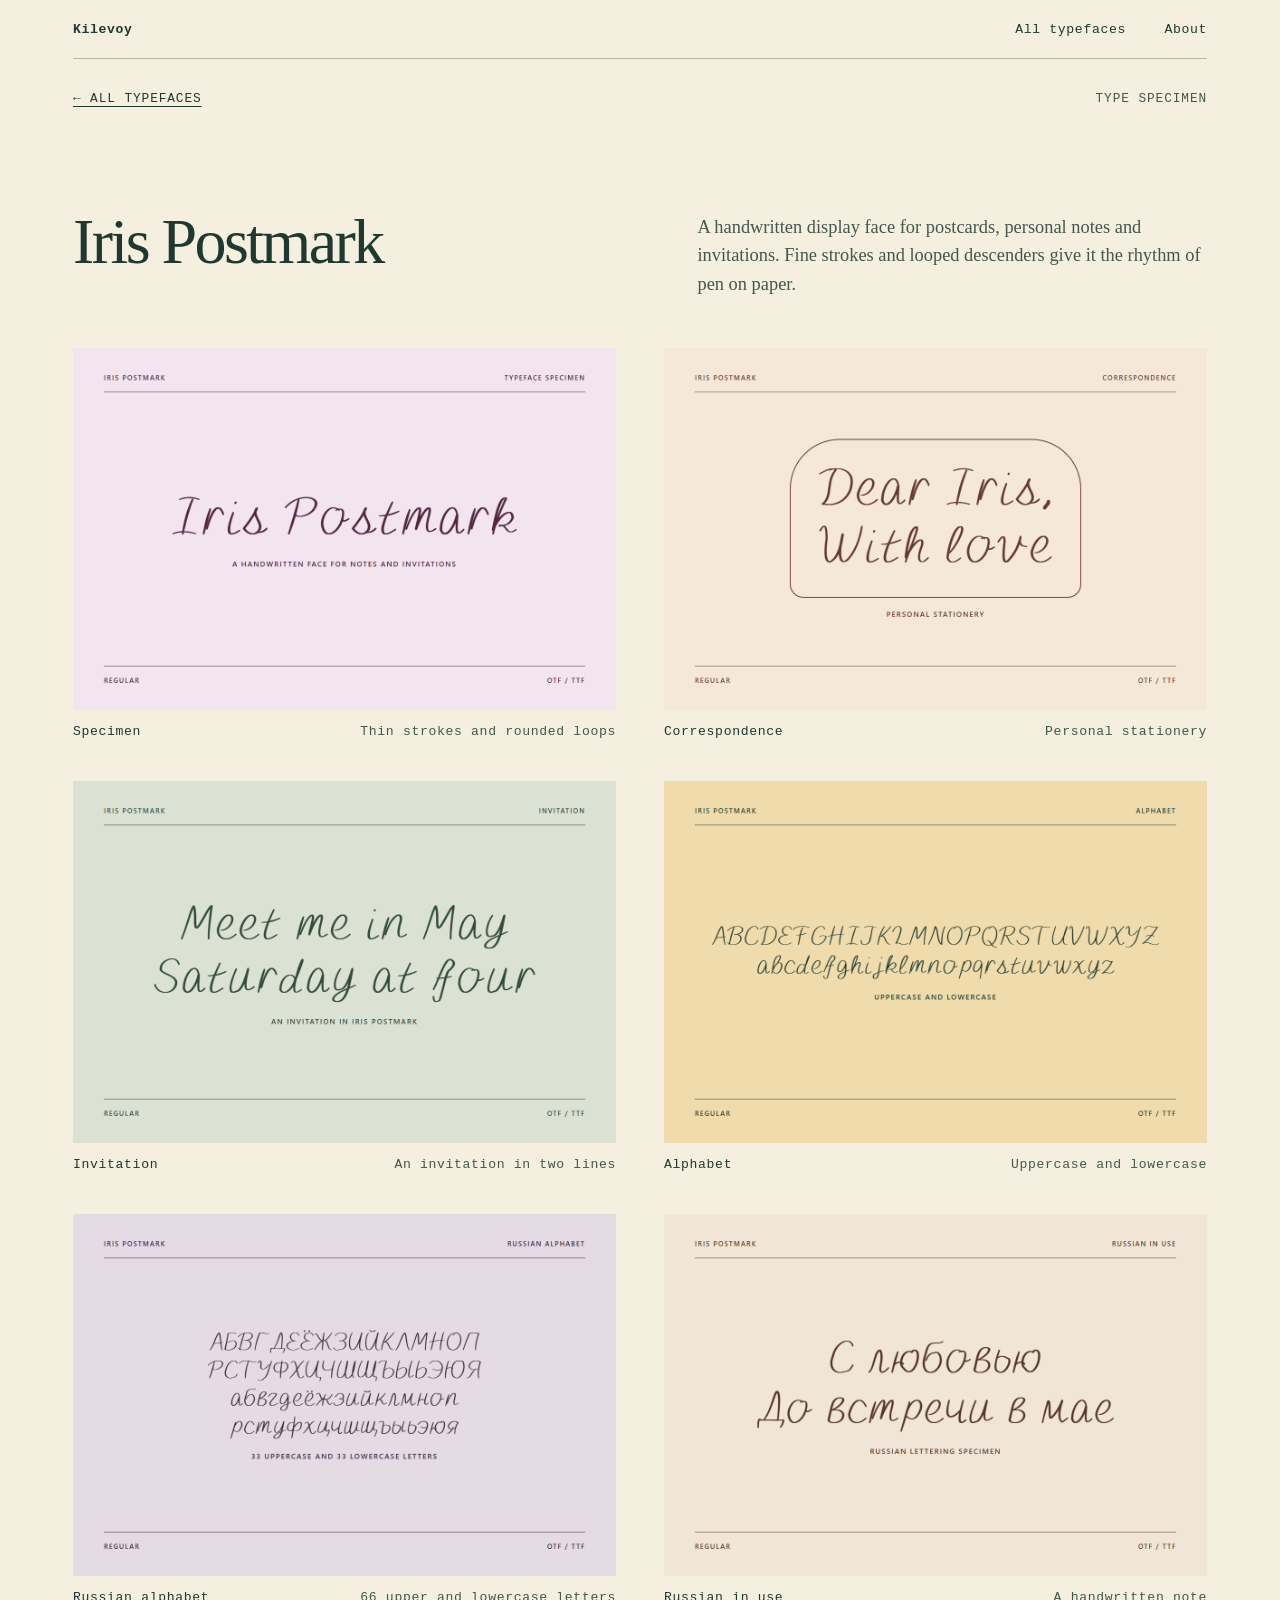
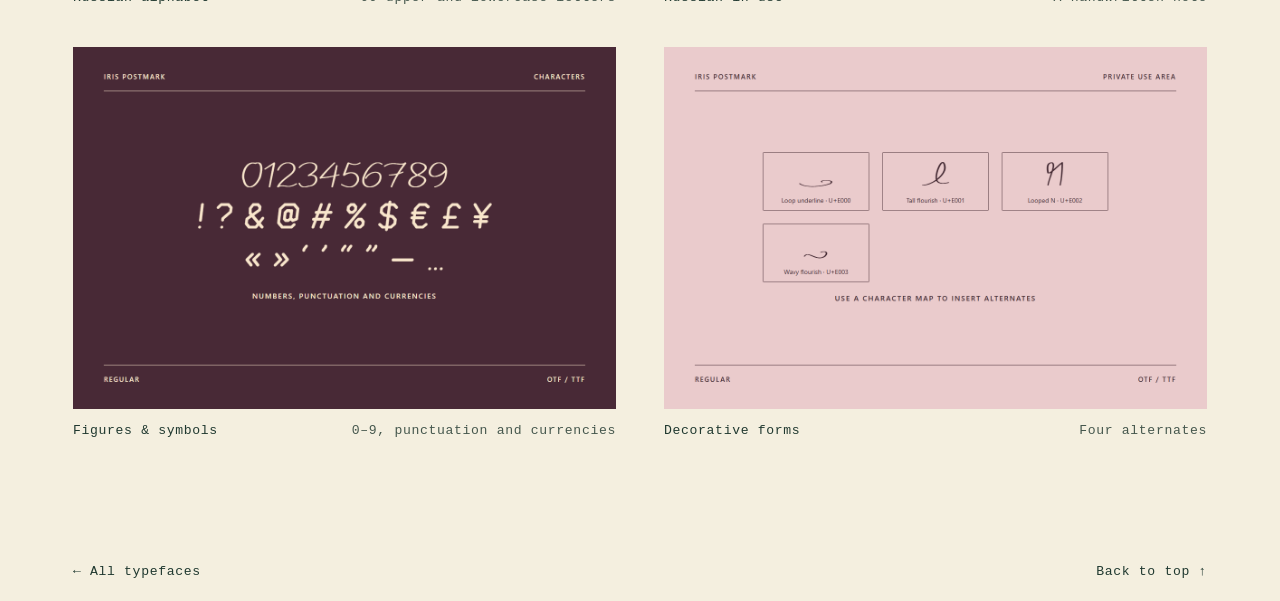
==== iris-postmark.html @ bca2d969 "Organize portfolio by typeface" ====
<!doctype html>
<html lang="en"><head><meta charset="utf-8"><meta name="viewport" content="width=device-width, initial-scale=1">
<meta name="description" content="Handwritten lettering for notes and invitations"><title>Iris Postmark — Kilevoy</title><link rel="stylesheet" href="style.css"></head>
<body><a class="skip" href="#main">Skip to content</a>
<header class="mast layout"><a class="brand" href="./">Kilevoy</a><nav aria-label="Portfolio"><a href="./#fonts">All typefaces</a><a href="./#about">About</a></nav></header>
<main id="main"><div class="layout detail-top"><a href="./#fonts">← All typefaces</a><span>Type specimen</span></div>
    <section class="work layout" id="iris-postmark" aria-labelledby="iris-title">
      <div class="section-head">
        <h2 id="iris-title">Iris Postmark</h2>
        <p>A handwritten display face for postcards, personal notes and invitations. Fine strokes and looped descenders give it the rhythm of pen on paper.</p>
      </div>
      <div class="sheets">
        <figure><img src="assets/iris-postmark/01-cover.png" alt="Iris Postmark set in the handwritten typeface" width="1200" height="800" loading="lazy"><figcaption>Specimen <span>Thin strokes and rounded loops</span></figcaption></figure>
        <figure><img src="assets/iris-postmark/05-label.png" alt="Dear Iris, With love set on a stationery card" width="1200" height="800" loading="lazy"><figcaption>Correspondence <span>Personal stationery</span></figcaption></figure>
        <figure><img src="assets/iris-postmark/06-sign.png" alt="Meet me in May, Saturday at four set in Iris Postmark" width="1200" height="800" loading="lazy"><figcaption>Invitation <span>An invitation in two lines</span></figcaption></figure>
        <figure><img src="assets/iris-postmark/02-alphabet.png" alt="Iris Postmark uppercase and lowercase Latin letters" width="1200" height="800" loading="lazy"><figcaption>Alphabet <span>Uppercase and lowercase</span></figcaption></figure>
        <figure><img src="assets/iris-postmark/09-cyrillic.png" alt="Iris Postmark handwritten Russian uppercase and lowercase Cyrillic alphabet" width="1200" height="800" loading="lazy"><figcaption>Russian alphabet <span>66 upper and lowercase letters</span></figcaption></figure>
        <figure><img src="assets/iris-postmark/10-russian.png" alt="Russian sample text set in Iris Postmark: С любовью. До встречи в мае." width="1200" height="800" loading="lazy"><figcaption>Russian in use <span>A handwritten note</span></figcaption></figure>
        <figure><img src="assets/iris-postmark/03-characters.png" alt="Iris Postmark digits 0 through 9, punctuation and currencies" width="1200" height="800" loading="lazy"><figcaption>Figures &amp; symbols <span>0–9, punctuation and currencies</span></figcaption></figure>
        <figure><img src="assets/iris-postmark/08-pua.png" alt="Four Iris Postmark flourishes with their character codes" width="1200" height="800" loading="lazy"><figcaption>Decorative forms <span>Four alternates</span></figcaption></figure>
      </div>
    </section>
</main><footer class="mast layout"><a href="./#fonts">← All typefaces</a><a href="#main">Back to top ↑</a></footer></body></html>
---- style.css ----
:root{color-scheme:light;--paper:#f4efdf;--ink:#203930;--soft:#45574d;--rule:#b7b9a7;--mint:#dbe3ce;--gutter:clamp(1.1rem,5.7vw,5.6rem);font-family:Georgia,serif}
*,*::before,*::after{box-sizing:border-box}
html{scroll-behavior:smooth}
body{margin:0;background:var(--paper);color:var(--ink)}
img{display:block;max-width:100%;height:auto}
a{color:inherit;text-underline-offset:.3em}
a:focus-visible{outline:2px solid #80342d;outline-offset:5px}
.layout{width:min(100% - 2 * var(--gutter),82rem);margin-inline:auto}
.mast,.strap,figcaption,.jump{font-family:Consolas,"Courier New",monospace;font-size:.82rem;letter-spacing:.05em}
.mast,.strap,.intro,figcaption{display:flex;justify-content:space-between;align-items:baseline;gap:1rem}
.mast{padding-block:1.35rem;border-bottom:1px solid var(--rule)}
.mast a{text-decoration:none}.mast a:hover{text-decoration:underline}
.mast nav{display:flex;flex-wrap:wrap;justify-content:flex-end;gap:clamp(.9rem,3vw,2.4rem)}
.brand{font-weight:bold}
.strap{padding-block:.9rem;border-top:1px solid var(--ink);text-transform:uppercase}
.hero{padding-top:clamp(2.3rem,8vw,7rem)}
h1{margin:clamp(2rem,6vw,5rem) 0 clamp(1.6rem,5vw,4rem)}
h1 img{width:100%}
.intro{border-bottom:1px solid var(--ink);padding-bottom:clamp(1.6rem,4vw,3.5rem);align-items:flex-end}
.intro p{font-size:clamp(1.2rem,2.6vw,2.2rem);line-height:1.35;max-width:25em;margin:0}
.jump{white-space:nowrap;display:inline-block;padding:.7rem 0}
.work{padding-block:clamp(3rem,8vw,7rem)}
.section-head{display:grid;grid-template-columns:1.1fr 1fr;gap:clamp(1rem,5vw,5rem);margin-bottom:2.3rem}
.section-head h2{font-size:clamp(2.2rem,5vw,4.35rem);line-height:1.02;font-weight:normal;letter-spacing:-.04em;margin:0}
.section-head p{margin:.25rem 0 .8rem;font-size:1.15rem;line-height:1.55;color:var(--soft)}
.sheets{display:grid;grid-template-columns:repeat(2,minmax(0,1fr));gap:2.5rem clamp(1rem,4vw,3rem)}
figure{min-width:0;margin:0}
figure img{width:100%;background:#e8e4d5}
figcaption{padding-top:.75rem;line-height:1.45}
figcaption span{color:var(--soft);text-align:right}
.about{background:var(--mint);padding-block:clamp(2.7rem,7vw,6rem);border-block:1px solid var(--rule)}
.about .section-head{margin-bottom:0}
footer.mast{border:0}
.skip{position:absolute;top:.5rem;left:.5rem;padding:.75rem;background:white;transform:translateY(-160%)}
.skip:focus{transform:none}
@media(max-width:42rem){.section-head,.sheets{grid-template-columns:1fr}.intro{display:block}.jump{margin-top:.75rem}.mast,.strap,figcaption,.jump{font-size:.75rem}}
@media(prefers-reduced-motion:reduce){html{scroll-behavior:auto}}


/* Typeface directory */
.catalog-intro{padding-block:clamp(3.5rem,8vw,7rem) clamp(3rem,6vw,5rem);display:grid;grid-template-columns:1.4fr 1fr;gap:2rem;align-items:end}
.eyebrow,.catalog-heading p,.detail-top,.card-info p{font-family:Consolas,"Courier New",monospace;font-size:.8rem;letter-spacing:.07em;text-transform:uppercase}
.eyebrow{margin:0 0 1.5rem;color:var(--soft)}
.catalog-intro h1{font-size:clamp(3.7rem,8.4vw,8rem);font-weight:normal;letter-spacing:-.06em;line-height:.91;margin:0}
.catalog-intro h1 em{font-weight:normal;color:#806050}
.catalog-copy{font-size:clamp(1.05rem,1.8vw,1.4rem);line-height:1.5;max-width:23rem;margin:0 0 .3rem auto}
.catalog{padding-bottom:clamp(4rem,8vw,7rem)}
.catalog-heading{border-top:1px solid var(--ink);display:flex;align-items:baseline;justify-content:space-between;gap:1rem;padding-block:1.3rem}
.catalog-heading h2{font-size:1.5rem;font-weight:normal;margin:0}
.catalog-heading p{color:var(--soft);margin:0}
.catalog-grid{display:grid;grid-template-columns:repeat(2,minmax(0,1fr));gap:clamp(1.5rem,4vw,3.5rem)}
.type-card a{text-decoration:none;display:block}
.cover{overflow:hidden;background:#ddd;aspect-ratio:3/2}
.cover img{width:100%;height:100%;object-fit:cover;transition:transform .35s ease}
.type-card a:hover .cover img{transform:scale(1.025)}
.card-info{display:flex;align-items:start;justify-content:space-between;gap:1rem;padding:1.05rem 0;border-bottom:1px solid var(--rule)}
.card-info h3{font-size:clamp(1.6rem,2.8vw,2.3rem);font-weight:normal;line-height:1.05;letter-spacing:-.03em;margin:0 0 .6rem}
.card-info p{color:var(--soft);line-height:1.5;margin:0;text-transform:none;letter-spacing:.02em}
.card-info>span{font-size:1.5rem;line-height:1}
.detail-top{padding-top:2rem;display:flex;justify-content:space-between;gap:1rem;color:var(--soft)}
.detail-top a{color:var(--ink)}
@media(max-width:42rem){.catalog-intro,.catalog-grid{grid-template-columns:1fr}.catalog-copy{margin:0}.catalog-intro{gap:1.7rem}.catalog-grid{gap:2.5rem}}
@media(prefers-reduced-motion:reduce){.cover img{transition:none}}
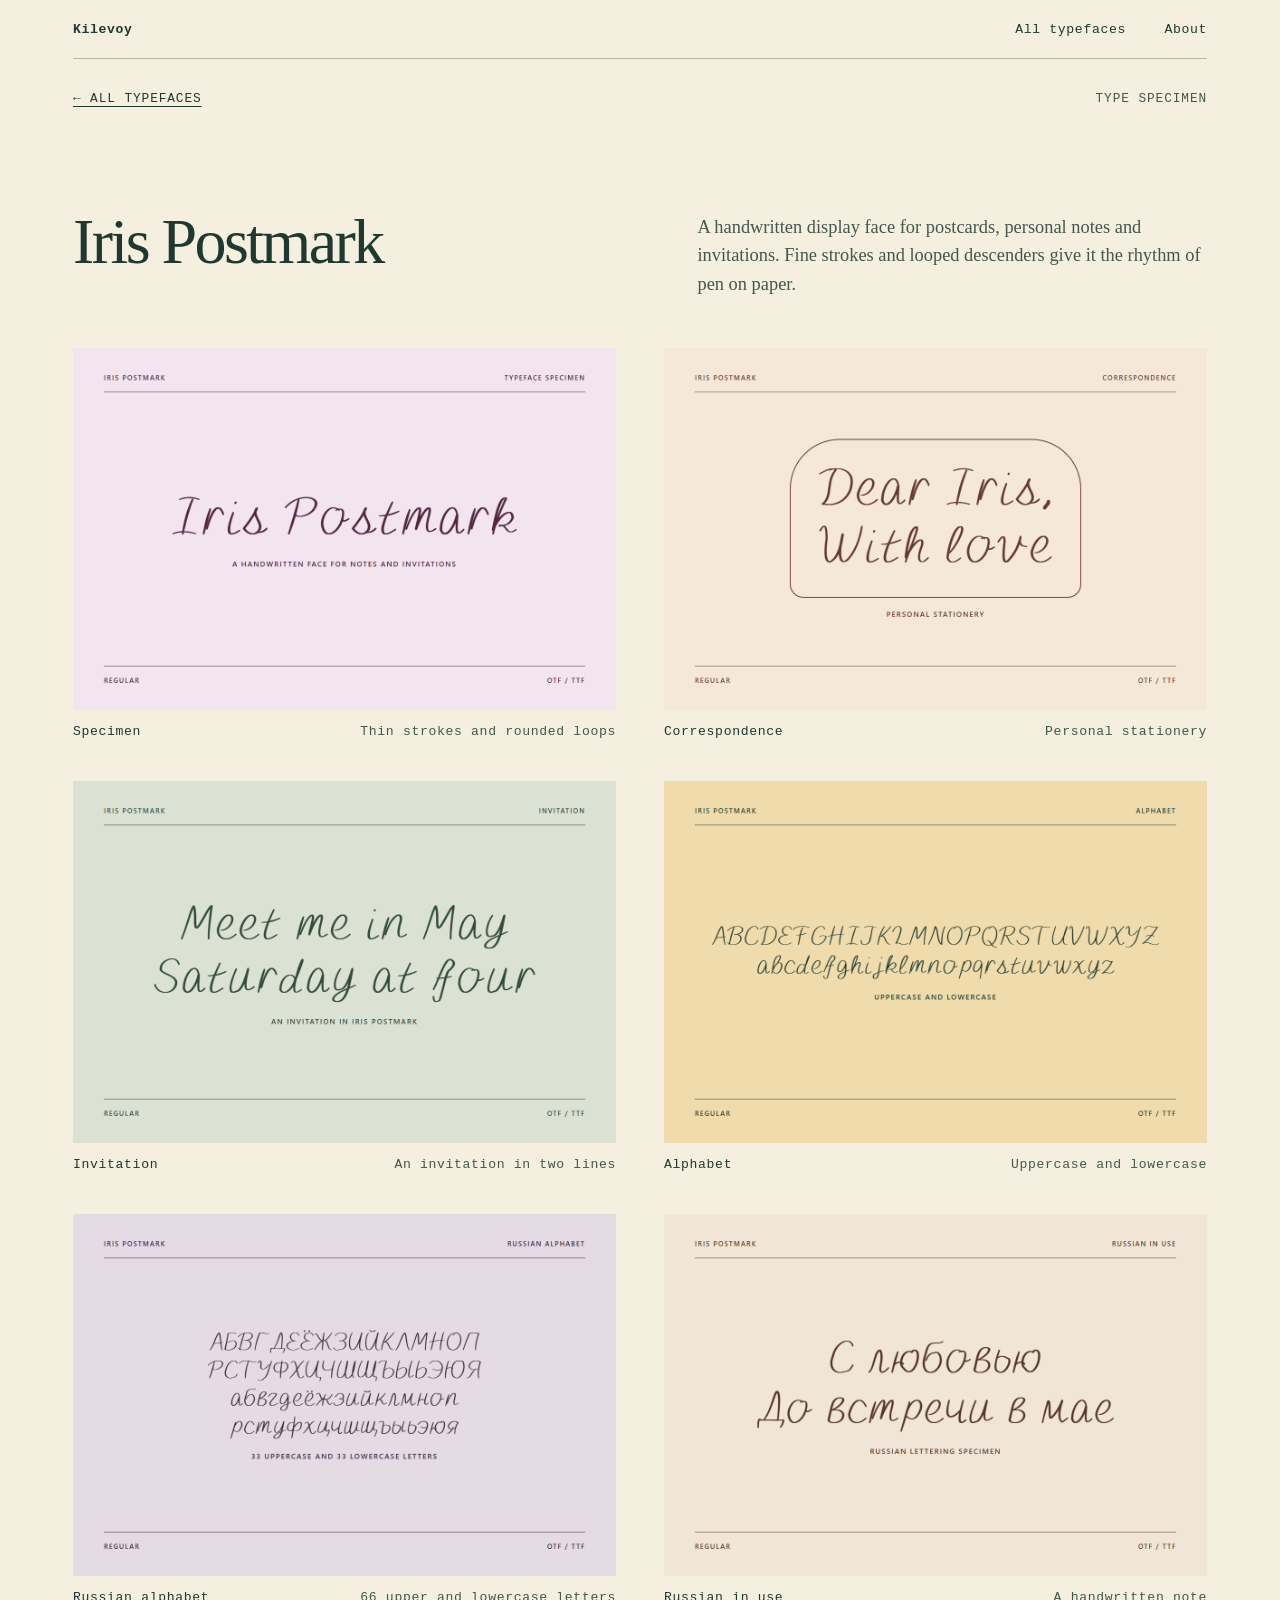
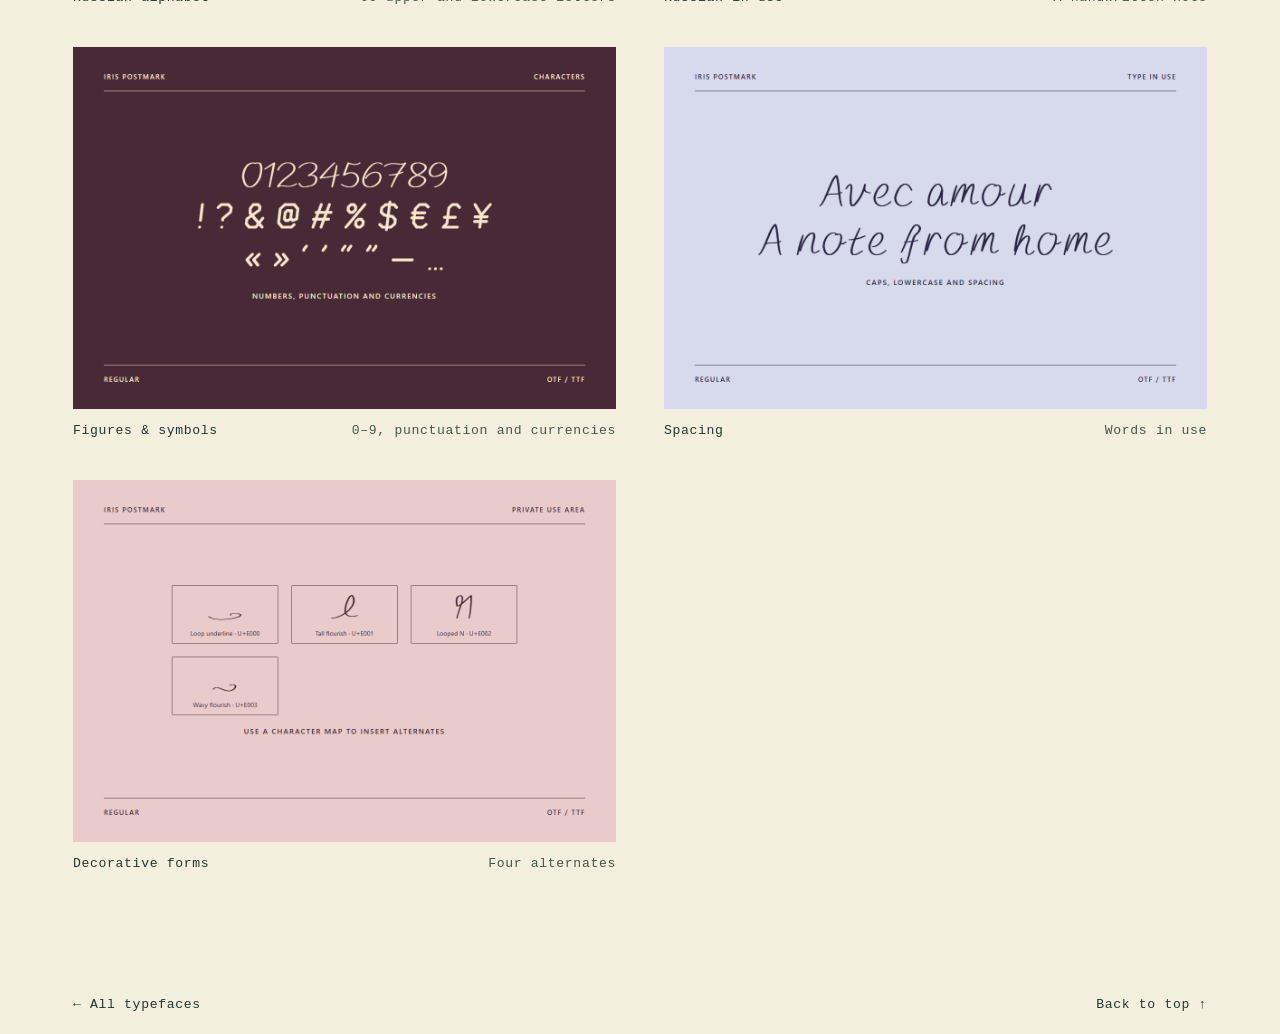
==== commit 5b68c051: "Clarify font formats and add spacing specimens" ====
--- a/iris-postmark.html
+++ b/iris-postmark.html
@@ -17,7 +17,8 @@
         <figure><img src="assets/iris-postmark/09-cyrillic.png" alt="Iris Postmark handwritten Russian uppercase and lowercase Cyrillic alphabet" width="1200" height="800" loading="lazy"><figcaption>Russian alphabet <span>66 upper and lowercase letters</span></figcaption></figure>
         <figure><img src="assets/iris-postmark/10-russian.png" alt="Russian sample text set in Iris Postmark: С любовью. До встречи в мае." width="1200" height="800" loading="lazy"><figcaption>Russian in use <span>A handwritten note</span></figcaption></figure>
         <figure><img src="assets/iris-postmark/03-characters.png" alt="Iris Postmark digits 0 through 9, punctuation and currencies" width="1200" height="800" loading="lazy"><figcaption>Figures &amp; symbols <span>0–9, punctuation and currencies</span></figcaption></figure>
+        <figure><img src="assets/iris-postmark/07-spacing.png" alt="Iris Postmark sample text showing spacing" width="1200" height="800" loading="lazy"><figcaption>Spacing <span>Words in use</span></figcaption></figure>
         <figure><img src="assets/iris-postmark/08-pua.png" alt="Four Iris Postmark flourishes with their character codes" width="1200" height="800" loading="lazy"><figcaption>Decorative forms <span>Four alternates</span></figcaption></figure>
       </div>
     </section>
-</main><footer class="mast layout"><a href="./#fonts">← All typefaces</a><a href="#main">Back to top ↑</a></footer></body></html>+</main><footer class="mast layout"><a href="./#fonts">← All typefaces</a><a href="#main">Back to top ↑</a></footer></body></html>
--- a/style.css
+++ b/style.css
@@ -59,5 +59,6 @@
 .card-info>span{font-size:1.5rem;line-height:1}
 .detail-top{padding-top:2rem;display:flex;justify-content:space-between;gap:1rem;color:var(--soft)}
 .detail-top a{color:var(--ink)}
+@media(min-width:64rem){.catalog-grid{grid-template-columns:repeat(3,minmax(0,1fr))}}
 @media(max-width:42rem){.catalog-intro,.catalog-grid{grid-template-columns:1fr}.catalog-copy{margin:0}.catalog-intro{gap:1.7rem}.catalog-grid{gap:2.5rem}}
 @media(prefers-reduced-motion:reduce){.cover img{transition:none}}
